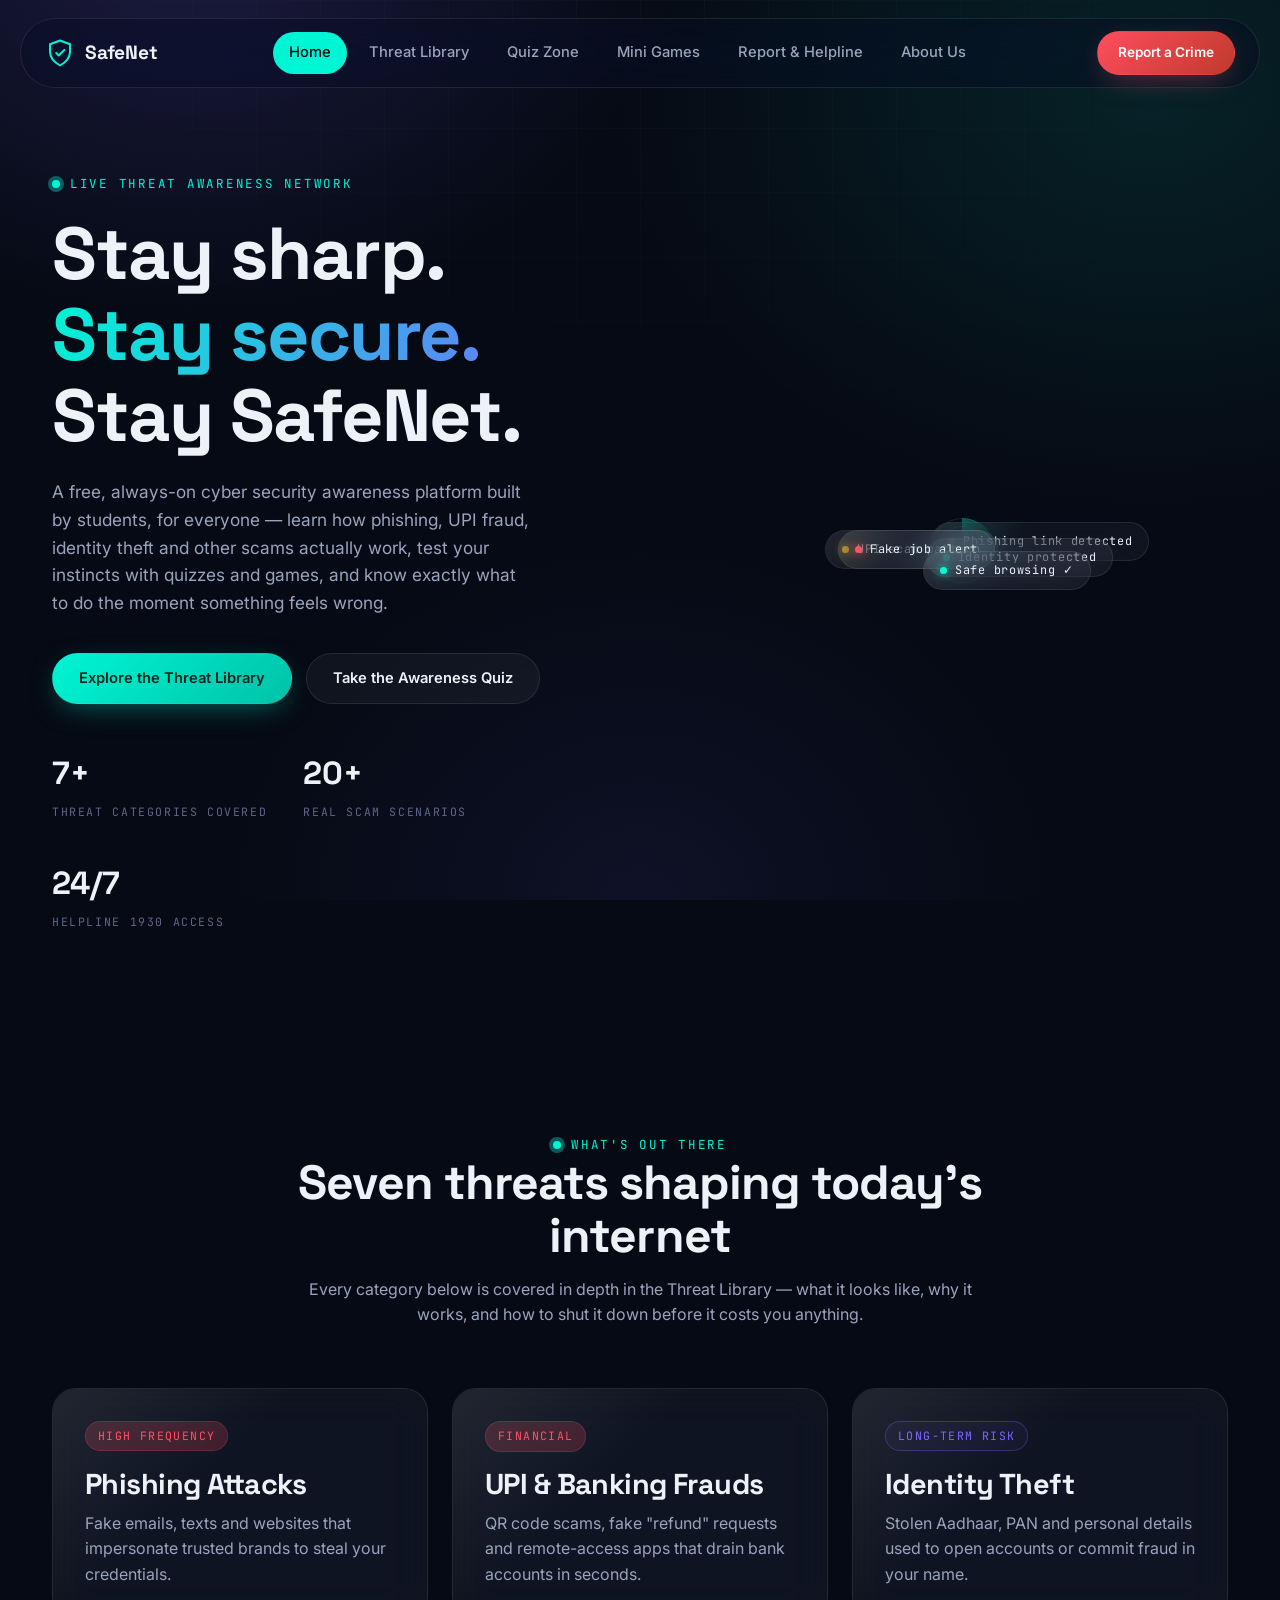
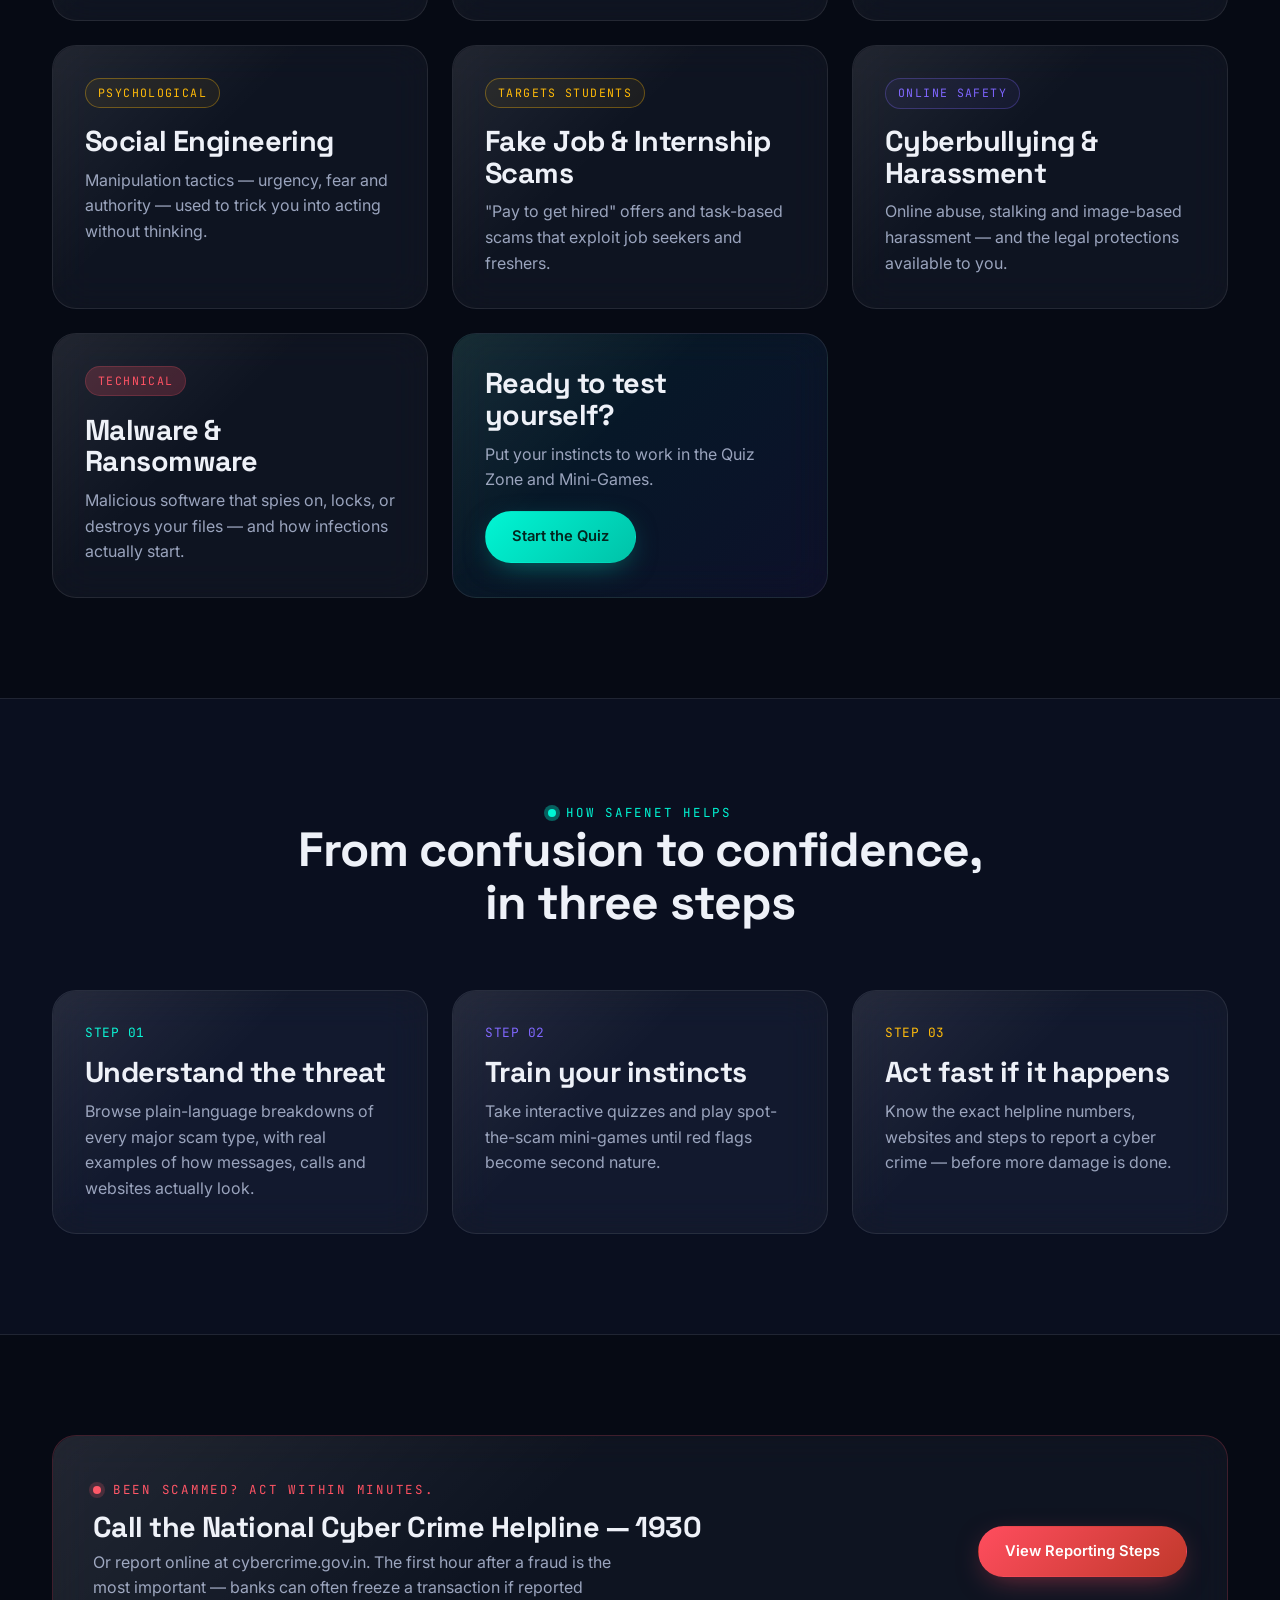
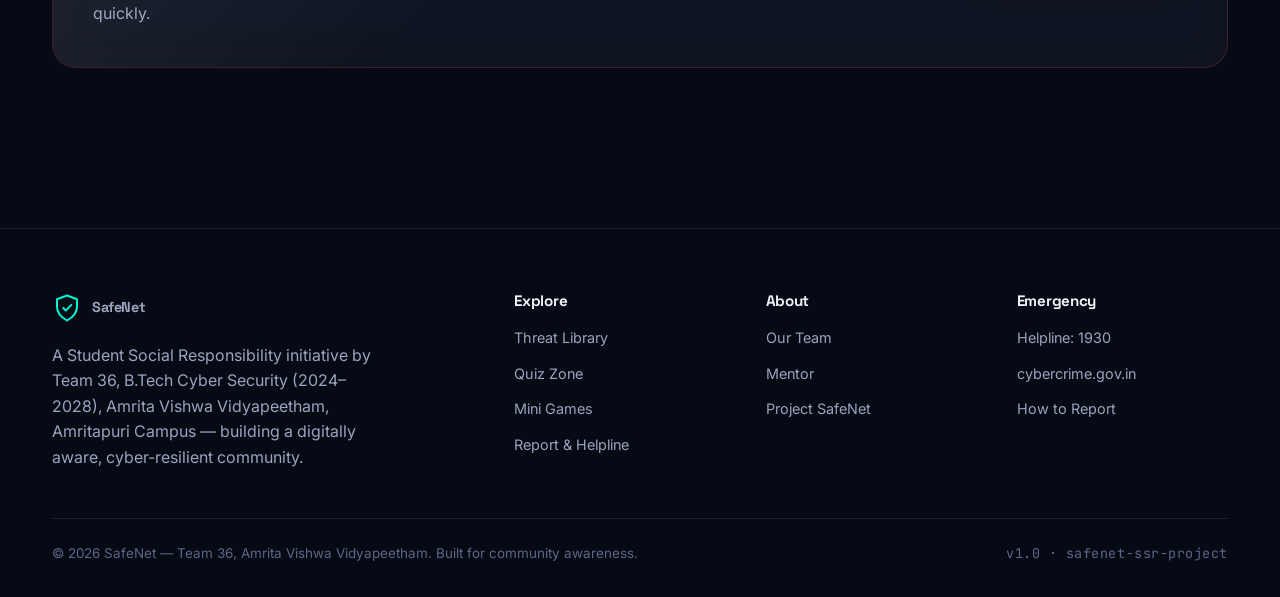
==== index.html @ ca253877 "Initial SafeNet website" ====
<!DOCTYPE html>
<html lang="en">
<head>
<meta charset="UTF-8">
<meta name="viewport" content="width=device-width, initial-scale=1.0">
<title>SafeNet — Digital Security Awareness &amp; Cyber Fraud Prevention</title>
<meta name="description" content="SafeNet is a community cyber security awareness platform — learn to spot phishing, UPI fraud, identity theft and more, test yourself with quizzes and mini-games, and know exactly how to report a cyber crime.">
<link rel="preconnect" href="https://fonts.googleapis.com">
<link rel="preconnect" href="https://fonts.gstatic.com" crossorigin>
<link href="https://fonts.googleapis.com/css2?family=Space+Grotesk:wght@500;700&family=Inter:wght@400;500;600;700&family=JetBrains+Mono:wght@400;500&display=swap" rel="stylesheet">
<link rel="stylesheet" href="css/style.css">
<link rel="stylesheet" href="css/hero.css">
</head>
<body>
<div class="ambient-bg"></div>

<!-- ===================== NAVBAR ===================== -->
<header class="navbar">
  <div class="nav-inner">
    <a href="index.html" class="nav-brand">
      <span class="shield">
        <svg viewBox="0 0 24 24" fill="none" xmlns="http://www.w3.org/2000/svg">
          <path d="M12 2L4 5V11C4 16 7.5 19.5 12 22C16.5 19.5 20 16 20 11V5L12 2Z" stroke="#00f5d4" stroke-width="1.6" stroke-linejoin="round"/>
          <path d="M9 12L11 14L15.5 9.5" stroke="#00f5d4" stroke-width="1.6" stroke-linecap="round" stroke-linejoin="round"/>
        </svg>
      </span>
      SafeNet
    </a>
    <nav class="nav-links">
      <a href="index.html">Home</a>
      <a href="learn.html">Threat Library</a>
      <a href="quiz.html">Quiz Zone</a>
      <a href="games.html">Mini Games</a>
      <a href="report.html">Report &amp; Helpline</a>
      <a href="about.html">About Us</a>
    </nav>
    <div class="nav-cta">
      <a href="report.html" class="btn btn-danger" style="padding:10px 20px; font-size:0.85rem;">Report a Crime</a>
      <button class="nav-toggle" aria-label="Toggle navigation">☰</button>
    </div>
  </div>
</header>

<!-- ===================== HERO ===================== -->
<section class="hero">
  <div class="container hero-grid">
    <div>
      <span class="eyebrow">Live Threat Awareness Network</span>
      <h1>
        <span class="line">Stay sharp.</span>
        <span class="line gradient-text">Stay secure.</span>
        <span class="line">Stay SafeNet.</span>
      </h1>
      <p class="hero-lede">
        A free, always-on cyber security awareness platform built by students, for everyone —
        learn how phishing, UPI fraud, identity theft and other scams actually work, test your
        instincts with quizzes and games, and know exactly what to do the moment something feels wrong.
      </p>
      <div class="hero-actions">
        <a href="learn.html" class="btn btn-primary">Explore the Threat Library</a>
        <a href="quiz.html" class="btn btn-ghost">Take the Awareness Quiz</a>
      </div>
      <div class="hero-meta">
        <div>
          <div class="stat-value"><span data-count="7" data-suffix="+">0</span></div>
          <div class="stat-label">Threat categories covered</div>
        </div>
        <div>
          <div class="stat-value"><span data-count="20" data-suffix="+">0</span></div>
          <div class="stat-label">Real scam scenarios</div>
        </div>
        <div>
          <div class="stat-value"><span data-count="24" data-suffix="/7">0</span></div>
          <div class="stat-label">Helpline 1930 access</div>
        </div>
      </div>
    </div>

    <!-- Signature radar visual -->
    <div class="radar-wrap" aria-hidden="true">
      <div class="radar-ring r1"></div>
      <div class="radar-ring r2"></div>
      <div class="radar-ring r3"></div>
      <div class="radar-ring r4"></div>
      <div class="radar-sweep"></div>
      <div class="radar-core">
        <svg viewBox="0 0 24 24" fill="none" xmlns="http://www.w3.org/2000/svg">
          <path d="M12 2L4 5V11C4 16 7.5 19.5 12 22C16.5 19.5 20 16 20 11V5L12 2Z" stroke="#00f5d4" stroke-width="1.4" stroke-linejoin="round"/>
        </svg>
      </div>
      <div class="radar-blip blip-1 glass" style="border-radius:100px;"><span class="dot"></span>Phishing link detected</div>
      <div class="radar-blip blip-2 glass" style="border-radius:100px;"><span class="dot"></span>UPI scam pattern</div>
      <div class="radar-blip blip-3 glass" style="border-radius:100px;"><span class="dot"></span>Identity protected</div>
      <div class="radar-blip blip-4 glass" style="border-radius:100px;"><span class="dot"></span>Fake job alert</div>
      <div class="radar-blip blip-5 glass" style="border-radius:100px;"><span class="dot"></span>Safe browsing ✓</div>
    </div>
  </div>
</section>

<!-- ===================== THREAT CATEGORIES ===================== -->
<section class="section">
  <div class="container">
    <div class="section-head reveal">
      <span class="eyebrow">What's out there</span>
      <h2>Seven threats shaping today's internet</h2>
      <p>Every category below is covered in depth in the Threat Library — what it looks like, why it works, and how to shut it down before it costs you anything.</p>
    </div>

    <div class="grid grid-3">
      <a href="learn.html#phishing" class="glass glass-hover card reveal">
        <div class="tag tag-danger">High frequency</div>
        <h3 style="margin:18px 0 10px;">Phishing Attacks</h3>
        <p>Fake emails, texts and websites that impersonate trusted brands to steal your credentials.</p>
      </a>
      <a href="learn.html#upi-fraud" class="glass glass-hover card reveal">
        <div class="tag tag-danger">Financial</div>
        <h3 style="margin:18px 0 10px;">UPI &amp; Banking Frauds</h3>
        <p>QR code scams, fake "refund" requests and remote-access apps that drain bank accounts in seconds.</p>
      </a>
      <a href="learn.html#identity-theft" class="glass glass-hover card reveal">
        <div class="tag tag-violet">Long-term risk</div>
        <h3 style="margin:18px 0 10px;">Identity Theft</h3>
        <p>Stolen Aadhaar, PAN and personal details used to open accounts or commit fraud in your name.</p>
      </a>
      <a href="learn.html#social-engineering" class="glass glass-hover card reveal">
        <div class="tag tag-amber">Psychological</div>
        <h3 style="margin:18px 0 10px;">Social Engineering</h3>
        <p>Manipulation tactics — urgency, fear and authority — used to trick you into acting without thinking.</p>
      </a>
      <a href="learn.html#job-scams" class="glass glass-hover card reveal">
        <div class="tag tag-amber">Targets students</div>
        <h3 style="margin:18px 0 10px;">Fake Job &amp; Internship Scams</h3>
        <p>"Pay to get hired" offers and task-based scams that exploit job seekers and freshers.</p>
      </a>
      <a href="learn.html#cyberbullying" class="glass glass-hover card reveal">
        <div class="tag tag-violet">Online safety</div>
        <h3 style="margin:18px 0 10px;">Cyberbullying &amp; Harassment</h3>
        <p>Online abuse, stalking and image-based harassment — and the legal protections available to you.</p>
      </a>
      <a href="learn.html#malware" class="glass glass-hover card reveal">
        <div class="tag tag-danger">Technical</div>
        <h3 style="margin:18px 0 10px;">Malware &amp; Ransomware</h3>
        <p>Malicious software that spies on, locks, or destroys your files — and how infections actually start.</p>
      </a>
      <div class="glass card reveal" style="display:flex; flex-direction:column; justify-content:center; align-items:flex-start; background:linear-gradient(135deg, rgba(0,245,212,0.08), rgba(123,97,255,0.08));">
        <h3 style="margin-bottom:10px;">Ready to test yourself?</h3>
        <p style="margin-bottom:18px;">Put your instincts to work in the Quiz Zone and Mini-Games.</p>
        <a href="quiz.html" class="btn btn-primary">Start the Quiz</a>
      </div>
    </div>
  </div>
</section>

<!-- ===================== HOW IT WORKS / 3-STEP ===================== -->
<section class="section" style="background:var(--bg-elevated); border-top:1px solid var(--glass-border); border-bottom:1px solid var(--glass-border);">
  <div class="container">
    <div class="section-head reveal">
      <span class="eyebrow">How SafeNet helps</span>
      <h2>From confusion to confidence, in three steps</h2>
    </div>
    <div class="grid grid-3">
      <div class="glass card reveal">
        <div class="mono" style="color:var(--teal); font-size:0.8rem; margin-bottom:14px;">STEP 01</div>
        <h3 style="margin-bottom:10px;">Understand the threat</h3>
        <p>Browse plain-language breakdowns of every major scam type, with real examples of how messages, calls and websites actually look.</p>
      </div>
      <div class="glass card reveal">
        <div class="mono" style="color:var(--violet); font-size:0.8rem; margin-bottom:14px;">STEP 02</div>
        <h3 style="margin-bottom:10px;">Train your instincts</h3>
        <p>Take interactive quizzes and play spot-the-scam mini-games until red flags become second nature.</p>
      </div>
      <div class="glass card reveal">
        <div class="mono" style="color:var(--amber); font-size:0.8rem; margin-bottom:14px;">STEP 03</div>
        <h3 style="margin-bottom:10px;">Act fast if it happens</h3>
        <p>Know the exact helpline numbers, websites and steps to report a cyber crime — before more damage is done.</p>
      </div>
    </div>
  </div>
</section>

<!-- ===================== EMERGENCY STRIP ===================== -->
<section class="section">
  <div class="container">
    <div class="glass reveal" style="padding:40px; display:flex; align-items:center; justify-content:space-between; gap:30px; flex-wrap:wrap; border-color: var(--danger-dim);">
      <div>
        <span class="eyebrow" style="color:var(--danger);"><span style="background:var(--danger); box-shadow:0 0 0 4px var(--danger-dim);" class="dot-eyebrow"></span>Been scammed? Act within minutes.</span>
        <h3 style="margin-top:10px;">Call the National Cyber Crime Helpline — 1930</h3>
        <p style="margin-top:6px; max-width:540px;">Or report online at cybercrime.gov.in. The first hour after a fraud is the most important — banks can often freeze a transaction if reported quickly.</p>
      </div>
      <a href="report.html" class="btn btn-danger">View Reporting Steps</a>
    </div>
  </div>
</section>

<!-- ===================== FOOTER ===================== -->
<footer class="footer">
  <div class="container">
    <div class="footer-grid">
      <div>
        <a href="index.html" class="nav-brand" style="margin-bottom:14px; display:inline-flex;">
          <span class="shield">
            <svg viewBox="0 0 24 24" fill="none" xmlns="http://www.w3.org/2000/svg">
              <path d="M12 2L4 5V11C4 16 7.5 19.5 12 22C16.5 19.5 20 16 20 11V5L12 2Z" stroke="#00f5d4" stroke-width="1.6" stroke-linejoin="round"/>
              <path d="M9 12L11 14L15.5 9.5" stroke="#00f5d4" stroke-width="1.6" stroke-linecap="round" stroke-linejoin="round"/>
            </svg>
          </span>
          SafeNet
        </a>
        <p style="max-width:340px; margin-top:6px;">A Student Social Responsibility initiative by Team 36, B.Tech Cyber Security (2024–2028), Amrita Vishwa Vidyapeetham, Amritapuri Campus — building a digitally aware, cyber-resilient community.</p>
      </div>
      <div>
        <h4>Explore</h4>
        <ul>
          <li><a href="learn.html">Threat Library</a></li>
          <li><a href="quiz.html">Quiz Zone</a></li>
          <li><a href="games.html">Mini Games</a></li>
          <li><a href="report.html">Report &amp; Helpline</a></li>
        </ul>
      </div>
      <div>
        <h4>About</h4>
        <ul>
          <li><a href="about.html">Our Team</a></li>
          <li><a href="about.html#mentor">Mentor</a></li>
          <li><a href="about.html#project">Project SafeNet</a></li>
        </ul>
      </div>
      <div>
        <h4>Emergency</h4>
        <ul>
          <li><a href="report.html">Helpline: 1930</a></li>
          <li><a href="https://cybercrime.gov.in" target="_blank" rel="noopener">cybercrime.gov.in</a></li>
          <li><a href="report.html#steps">How to Report</a></li>
        </ul>
      </div>
    </div>
    <div class="footer-bottom">
      <span>© 2026 SafeNet — Team 36, Amrita Vishwa Vidyapeetham. Built for community awareness.</span>
      <span class="mono">v1.0 · safenet-ssr-project</span>
    </div>
  </div>
</footer>

<script src="js/main.js"></script>
</body>
</html>
---- css/style.css ----
/* ===================================================================
   SafeNet — Core Design System
   Palette: Deep Space Navy / Cyber Teal / Electric Violet / Amber / Danger Red
   Type: Space Grotesk (display) + Inter (body) + JetBrains Mono (data)
   =================================================================== */

:root {
  /* Color tokens */
  --bg-base: #060a14;
  --bg-elevated: #0a0f1f;
  --bg-panel: #0d1326;
  --teal: #00f5d4;
  --teal-dim: #00f5d459;
  --violet: #7b61ff;
  --violet-dim: #7b61ff4d;
  --amber: #ffb800;
  --danger: #ff4d5e;
  --danger-dim: #ff4d5e33;
  --text-primary: #eef1f8;
  --text-secondary: #9aa4bd;
  --text-muted: #5d6786;

  /* Glass surfaces */
  --glass-bg: rgba(255, 255, 255, 0.045);
  --glass-bg-hover: rgba(255, 255, 255, 0.08);
  --glass-border: rgba(255, 255, 255, 0.09);
  --glass-border-bright: rgba(0, 245, 212, 0.35);

  /* Typography */
  --font-display: 'Space Grotesk', sans-serif;
  --font-body: 'Inter', sans-serif;
  --font-mono: 'JetBrains Mono', monospace;

  /* Layout */
  --container: 1240px;
  --radius-lg: 24px;
  --radius-md: 16px;
  --radius-sm: 10px;

  /* Motion */
  --ease: cubic-bezier(0.16, 1, 0.3, 1);
}

@media (prefers-reduced-motion: reduce) {
  *, *::before, *::after {
    animation-duration: 0.01ms !important;
    transition-duration: 0.01ms !important;
    scroll-behavior: auto !important;
  }
}

* { margin: 0; padding: 0; box-sizing: border-box; }

html { scroll-behavior: smooth; }

body {
  background: var(--bg-base);
  color: var(--text-primary);
  font-family: var(--font-body);
  line-height: 1.6;
  -webkit-font-smoothing: antialiased;
  overflow-x: hidden;
}

/* Ambient grid + glow background, fixed across all pages */
.ambient-bg {
  position: fixed;
  inset: 0;
  z-index: -2;
  background:
    radial-gradient(ellipse 800px 600px at 15% -5%, rgba(123, 97, 255, 0.18), transparent 60%),
    radial-gradient(ellipse 900px 700px at 90% 10%, rgba(0, 245, 212, 0.10), transparent 60%),
    radial-gradient(ellipse 700px 600px at 50% 100%, rgba(123, 97, 255, 0.08), transparent 60%),
    var(--bg-base);
}

.ambient-bg::before {
  content: '';
  position: absolute;
  inset: 0;
  background-image:
    linear-gradient(rgba(255,255,255,0.025) 1px, transparent 1px),
    linear-gradient(90deg, rgba(255,255,255,0.025) 1px, transparent 1px);
  background-size: 64px 64px;
  mask-image: radial-gradient(ellipse 1200px 800px at 50% 0%, black 0%, transparent 70%);
}

/* ===================== Typography ===================== */
h1, h2, h3, h4, .display {
  font-family: var(--font-display);
  font-weight: 700;
  letter-spacing: -0.02em;
  line-height: 1.1;
  color: var(--text-primary);
}

h1 { font-size: clamp(2.6rem, 6vw, 4.6rem); }
h2 { font-size: clamp(2rem, 4.2vw, 3rem); }
h3 { font-size: clamp(1.3rem, 2.4vw, 1.8rem); }

p { color: var(--text-secondary); }

.mono {
  font-family: var(--font-mono);
  letter-spacing: 0.04em;
}

.eyebrow {
  font-family: var(--font-mono);
  font-size: 0.78rem;
  letter-spacing: 0.22em;
  text-transform: uppercase;
  color: var(--teal);
  display: inline-flex;
  align-items: center;
  gap: 10px;
}

.eyebrow::before {
  content: '';
  width: 8px;
  height: 8px;
  border-radius: 50%;
  background: var(--teal);
  box-shadow: 0 0 0 4px var(--teal-dim);
}

.gradient-text {
  background: linear-gradient(120deg, var(--teal) 0%, var(--violet) 100%);
  -webkit-background-clip: text;
  background-clip: text;
  -webkit-text-fill-color: transparent;
}

a { color: var(--teal); text-decoration: none; }

/* ===================== Layout helpers ===================== */
.container {
  max-width: var(--container);
  margin: 0 auto;
  padding: 0 32px;
}

.section {
  padding: 100px 0;
  position: relative;
}

@media (max-width: 768px) {
  .section { padding: 64px 0; }
  .container { padding: 0 20px; }
}

/* ===================== Glass Island (signature element) ===================== */
.glass {
  background: var(--glass-bg);
  border: 1px solid var(--glass-border);
  border-radius: var(--radius-lg);
  backdrop-filter: blur(20px) saturate(140%);
  -webkit-backdrop-filter: blur(20px) saturate(140%);
  position: relative;
  transition: border-color 0.4s var(--ease), transform 0.4s var(--ease), box-shadow 0.4s var(--ease);
}

.glass::before {
  content: '';
  position: absolute;
  inset: 0;
  border-radius: inherit;
  background: linear-gradient(135deg, rgba(255,255,255,0.08), transparent 40%);
  pointer-events: none;
}

.glass-hover:hover {
  border-color: var(--glass-border-bright);
  transform: translateY(-4px);
  box-shadow: 0 20px 60px -20px rgba(0, 245, 212, 0.25);
}

/* ===================== Navigation ===================== */
.navbar {
  position: fixed;
  top: 0; left: 0; right: 0;
  z-index: 1000;
  padding: 18px 0;
}

.nav-inner {
  max-width: var(--container);
  margin: 0 auto;
  padding: 12px 24px;
  display: flex;
  align-items: center;
  justify-content: space-between;
  background: rgba(10, 15, 31, 0.55);
  border: 1px solid var(--glass-border);
  border-radius: 100px;
  backdrop-filter: blur(24px) saturate(160%);
  -webkit-backdrop-filter: blur(24px) saturate(160%);
}

.nav-brand {
  font-family: var(--font-display);
  font-weight: 700;
  font-size: 1.2rem;
  color: var(--text-primary);
  display: flex;
  align-items: center;
  gap: 10px;
  letter-spacing: -0.01em;
}

.nav-brand .shield {
  width: 30px;
  height: 30px;
  display: grid;
  place-items: center;
}

.nav-links {
  display: flex;
  gap: 6px;
  align-items: center;
}

.nav-links a {
  color: var(--text-secondary);
  font-size: 0.92rem;
  font-weight: 500;
  padding: 9px 16px;
  border-radius: 100px;
  transition: color 0.25s, background 0.25s;
}

.nav-links a:hover {
  color: var(--text-primary);
  background: var(--glass-bg-hover);
}

.nav-links a.active {
  color: var(--bg-base);
  background: var(--teal);
}

.nav-cta {
  display: flex;
  align-items: center;
  gap: 10px;
}

.nav-toggle {
  display: none;
  background: none;
  border: none;
  color: var(--text-primary);
  font-size: 1.5rem;
  cursor: pointer;
}

@media (max-width: 880px) {
  .nav-links { display: none; }
  .nav-toggle { display: block; }
  .nav-links.open {
    display: flex;
    flex-direction: column;
    position: absolute;
    top: 70px;
    left: 16px;
    right: 16px;
    background: rgba(10, 15, 31, 0.92);
    border: 1px solid var(--glass-border);
    border-radius: var(--radius-md);
    padding: 12px;
    backdrop-filter: blur(24px);
  }
  .nav-links.open a { width: 100%; text-align: left; }
}

/* ===================== Buttons ===================== */
.btn {
  display: inline-flex;
  align-items: center;
  gap: 8px;
  font-family: var(--font-body);
  font-weight: 600;
  font-size: 0.92rem;
  padding: 13px 26px;
  border-radius: 100px;
  border: 1px solid transparent;
  cursor: pointer;
  transition: transform 0.3s var(--ease), box-shadow 0.3s var(--ease), background 0.3s, border-color 0.3s;
  text-decoration: none;
}

.btn-primary {
  background: linear-gradient(135deg, var(--teal), #00c2a8);
  color: #03261f;
  box-shadow: 0 8px 30px -10px rgba(0, 245, 212, 0.5);
}

.btn-primary:hover {
  transform: translateY(-2px);
  box-shadow: 0 12px 36px -8px rgba(0, 245, 212, 0.65);
}

.btn-ghost {
  background: var(--glass-bg);
  border: 1px solid var(--glass-border);
  color: var(--text-primary);
}

.btn-ghost:hover {
  background: var(--glass-bg-hover);
  border-color: var(--glass-border-bright);
  transform: translateY(-2px);
}

.btn-danger {
  background: linear-gradient(135deg, var(--danger), #c0392b);
  color: #fff;
  box-shadow: 0 8px 30px -10px rgba(255, 77, 94, 0.55);
}

.btn-danger:hover {
  transform: translateY(-2px);
  box-shadow: 0 12px 36px -8px rgba(255, 77, 94, 0.7);
}

/* ===================== Cards / Pills / Tags ===================== */
.card {
  padding: 32px;
}

.tag {
  display: inline-flex;
  align-items: center;
  gap: 6px;
  font-family: var(--font-mono);
  font-size: 0.72rem;
  letter-spacing: 0.12em;
  text-transform: uppercase;
  padding: 5px 12px;
  border-radius: 100px;
  border: 1px solid var(--glass-border);
  color: var(--text-secondary);
}

.tag.tag-danger { color: var(--danger); border-color: var(--danger-dim); background: var(--danger-dim); }
.tag.tag-teal { color: var(--teal); border-color: var(--teal-dim); background: rgba(0,245,212,0.06); }
.tag.tag-violet { color: var(--violet); border-color: var(--violet-dim); background: rgba(123,97,255,0.06); }
.tag.tag-amber { color: var(--amber); border-color: #ffb80059; background: rgba(255,184,0,0.06); }

/* ===================== Grid helpers ===================== */
.grid {
  display: grid;
  gap: 24px;
}

.grid-2 { grid-template-columns: repeat(2, 1fr); }
.grid-3 { grid-template-columns: repeat(3, 1fr); }
.grid-4 { grid-template-columns: repeat(4, 1fr); }

@media (max-width: 980px) {
  .grid-4 { grid-template-columns: repeat(2, 1fr); }
  .grid-3 { grid-template-columns: repeat(2, 1fr); }
}

@media (max-width: 640px) {
  .grid-2, .grid-3, .grid-4 { grid-template-columns: 1fr; }
}

/* ===================== Footer ===================== */
.footer {
  border-top: 1px solid var(--glass-border);
  padding: 64px 0 32px;
  margin-top: 60px;
}

.footer-grid {
  display: grid;
  grid-template-columns: 2fr 1fr 1fr 1fr;
  gap: 40px;
  margin-bottom: 48px;
}

.footer h4 {
  font-size: 0.95rem;
  margin-bottom: 16px;
  color: var(--text-primary);
}

.footer ul { list-style: none; display: flex; flex-direction: column; gap: 10px; }
.footer a { color: var(--text-secondary); font-size: 0.9rem; transition: color 0.2s; }
.footer a:hover { color: var(--teal); }

.footer-bottom {
  border-top: 1px solid var(--glass-border);
  padding-top: 24px;
  display: flex;
  justify-content: space-between;
  align-items: center;
  flex-wrap: wrap;
  gap: 12px;
  font-size: 0.84rem;
  color: var(--text-muted);
}

@media (max-width: 880px) {
  .footer-grid { grid-template-columns: 1fr 1fr; }
}
@media (max-width: 560px) {
  .footer-grid { grid-template-columns: 1fr; }
}

/* ===================== Scroll reveal ===================== */
.reveal {
  opacity: 0;
  transform: translateY(24px);
  transition: opacity 0.8s var(--ease), transform 0.8s var(--ease);
}
.reveal.is-visible {
  opacity: 1;
  transform: translateY(0);
}

/* ===================== Page header (sub-pages) ===================== */
.page-header {
  padding: 160px 0 60px;
  text-align: center;
}

.page-header p {
  max-width: 640px;
  margin: 18px auto 0;
}

/* ===================== Scrollbar ===================== */
::-webkit-scrollbar { width: 10px; }
::-webkit-scrollbar-track { background: var(--bg-base); }
::-webkit-scrollbar-thumb { background: #1a2238; border-radius: 10px; }
::-webkit-scrollbar-thumb:hover { background: var(--teal-dim); }

/* ===================== Misc ===================== */
.divider {
  height: 1px;
  background: linear-gradient(90deg, transparent, var(--glass-border), transparent);
  margin: 60px 0;
}

.section-head {
  text-align: center;
  max-width: 700px;
  margin: 0 auto 60px;
}

.section-head p { margin-top: 14px; }

.center { text-align: center; }

.dot-eyebrow {
  width: 8px;
  height: 8px;
  border-radius: 50%;
  display: inline-block;
}

.eyebrow .dot-eyebrow { margin-right: 2px; }
.eyebrow:has(.dot-eyebrow)::before { content: none; }
---- css/hero.css ----
/* ===================================================================
   SafeNet — Signature "Threat Radar" hero visual
   =================================================================== */

.hero {
  padding: 170px 0 100px;
  position: relative;
  overflow: hidden;
}

.hero-grid {
  display: grid;
  grid-template-columns: 1.1fr 1fr;
  gap: 60px;
  align-items: center;
}

@media (max-width: 980px) {
  .hero-grid { grid-template-columns: 1fr; gap: 50px; }
  .hero { padding: 140px 0 60px; }
}

.hero h1 { margin: 18px 0 22px; }

.hero h1 .line { display: block; }

.hero-lede {
  font-size: 1.08rem;
  max-width: 480px;
  margin-bottom: 36px;
}

.hero-actions {
  display: flex;
  gap: 14px;
  flex-wrap: wrap;
  margin-bottom: 44px;
}

.hero-meta {
  display: flex;
  gap: 36px;
  flex-wrap: wrap;
}

.hero-meta .stat-value {
  font-family: var(--font-display);
  font-size: 2rem;
  font-weight: 700;
  color: var(--text-primary);
}

.hero-meta .stat-label {
  font-family: var(--font-mono);
  font-size: 0.72rem;
  letter-spacing: 0.14em;
  text-transform: uppercase;
  color: var(--text-muted);
  margin-top: 4px;
}

/* ===================== Radar visual ===================== */
.radar-wrap {
  position: relative;
  aspect-ratio: 1 / 1;
  max-width: 480px;
  margin: 0 auto;
  display: grid;
  place-items: center;
}

.radar-ring {
  position: absolute;
  border-radius: 50%;
  border: 1px solid var(--glass-border);
}

.radar-ring.r1 { width: 100%; height: 100%; }
.radar-ring.r2 { width: 76%; height: 76%; }
.radar-ring.r3 { width: 50%; height: 50%; }
.radar-ring.r4 { width: 26%; height: 26%; border-color: var(--glass-border-bright); }

.radar-sweep {
  position: absolute;
  width: 100%;
  height: 100%;
  border-radius: 50%;
  background: conic-gradient(from 0deg, rgba(0,245,212,0.35), transparent 28%);
  animation: spin 5s linear infinite;
  mask: radial-gradient(circle, transparent 25%, black 26%);
}

@keyframes spin {
  to { transform: rotate(360deg); }
}

.radar-core {
  position: relative;
  width: 26%;
  aspect-ratio: 1;
  border-radius: 50%;
  background: var(--glass-bg);
  border: 1px solid var(--glass-border-bright);
  backdrop-filter: blur(16px);
  display: grid;
  place-items: center;
  box-shadow: 0 0 60px -10px rgba(0, 245, 212, 0.4);
  z-index: 3;
}

.radar-core svg { width: 46%; height: 46%; }

/* Floating glass islands — threat blips */
.radar-blip {
  position: absolute;
  display: flex;
  align-items: center;
  gap: 8px;
  padding: 9px 16px;
  font-family: var(--font-mono);
  font-size: 0.74rem;
  letter-spacing: 0.06em;
  white-space: nowrap;
  z-index: 4;
  animation: float 6s ease-in-out infinite;
}

.radar-blip .dot {
  width: 7px;
  height: 7px;
  border-radius: 50%;
}

.radar-blip.blip-1 { top: 6%; left: 2%; animation-delay: 0s; }
.radar-blip.blip-2 { top: 18%; right: -4%; animation-delay: 1.2s; }
.radar-blip.blip-3 { bottom: 10%; left: -6%; animation-delay: 2.4s; }
.radar-blip.blip-4 { bottom: 22%; right: 0%; animation-delay: 3.6s; }
.radar-blip.blip-5 { top: 50%; left: -10%; animation-delay: 0.8s; }

@keyframes float {
  0%, 100% { transform: translateY(0); }
  50% { transform: translateY(-12px); }
}

.radar-blip.blip-1 .dot, .radar-blip.blip-4 .dot { background: var(--danger); box-shadow: 0 0 10px var(--danger); }
.radar-blip.blip-2 .dot { background: var(--amber); box-shadow: 0 0 10px var(--amber); }
.radar-blip.blip-3 .dot, .radar-blip.blip-5 .dot { background: var(--teal); box-shadow: 0 0 10px var(--teal); }

@media (max-width: 980px) {
  .radar-wrap { max-width: 360px; }
  .radar-blip { font-size: 0.66rem; padding: 7px 12px; }
  .radar-blip.blip-2, .radar-blip.blip-5 { display: none; }
}

@media (max-width: 560px) {
  .radar-wrap { max-width: 290px; }
}
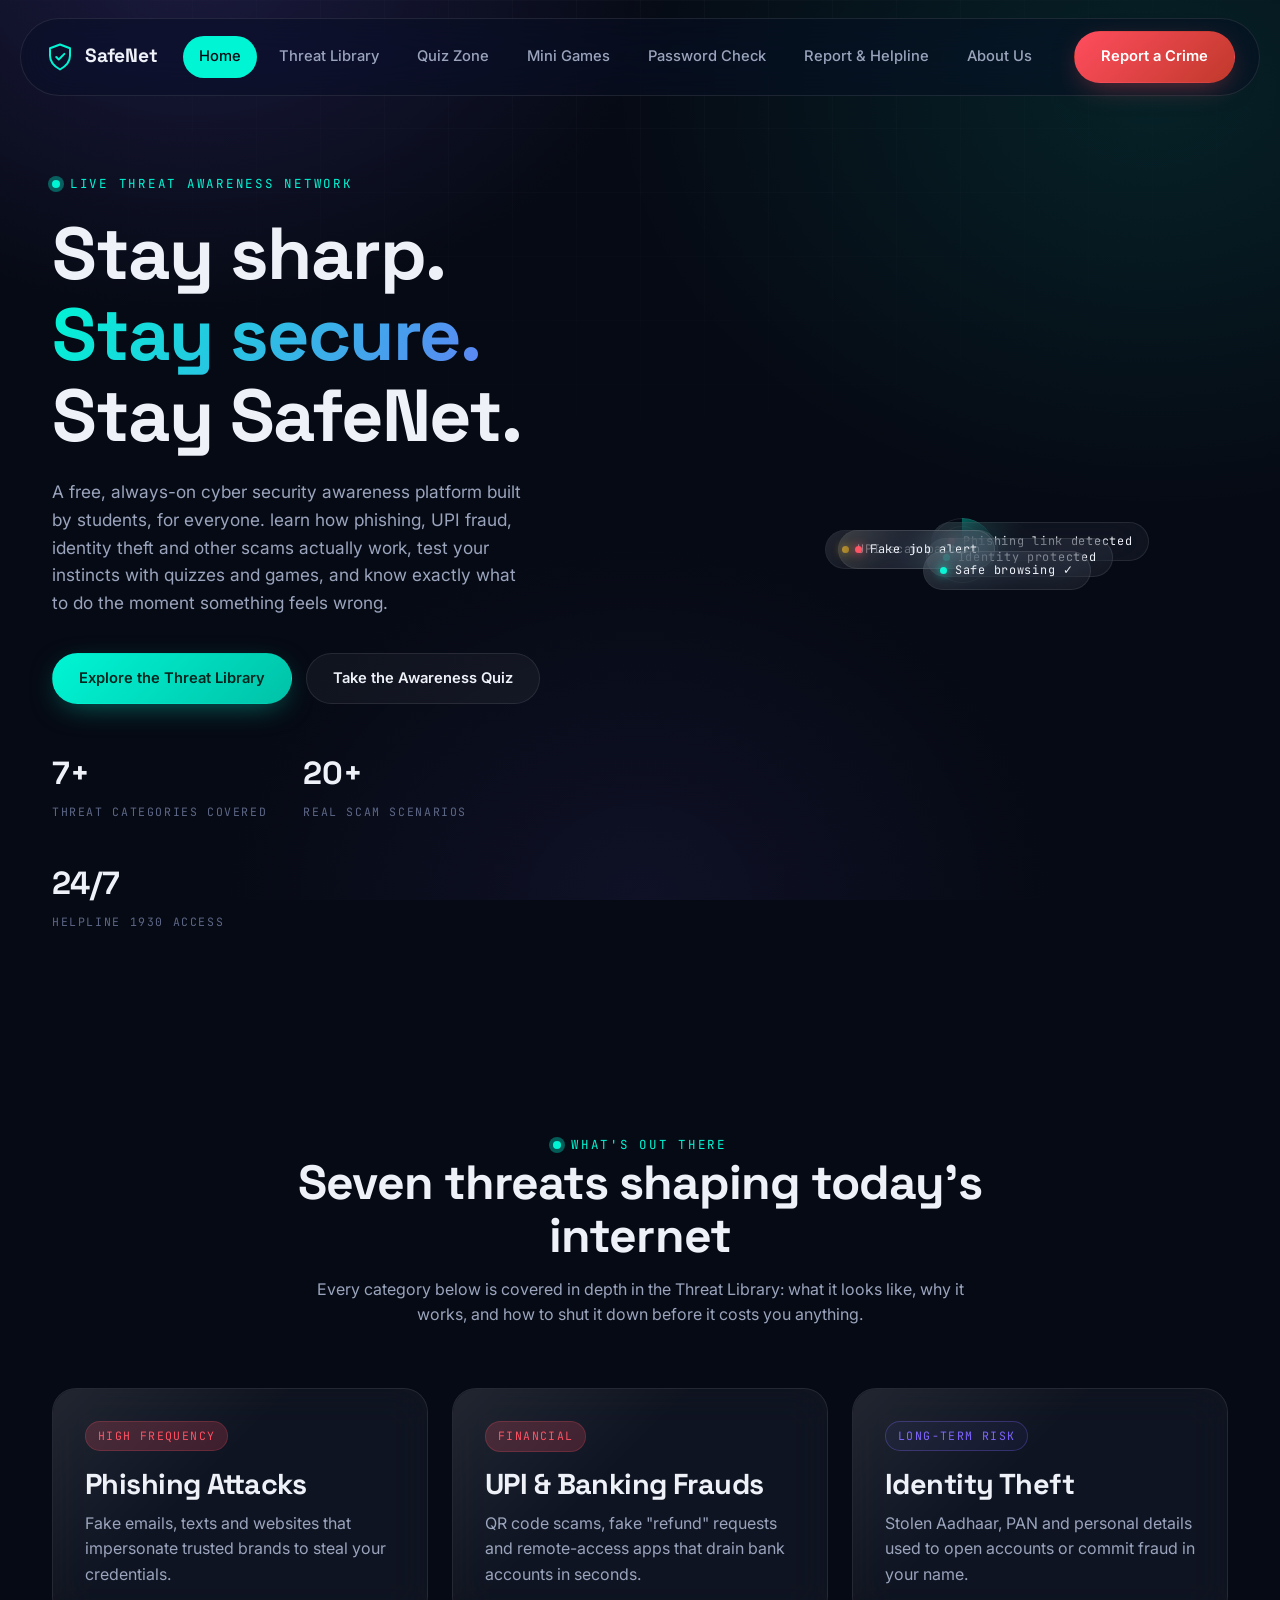
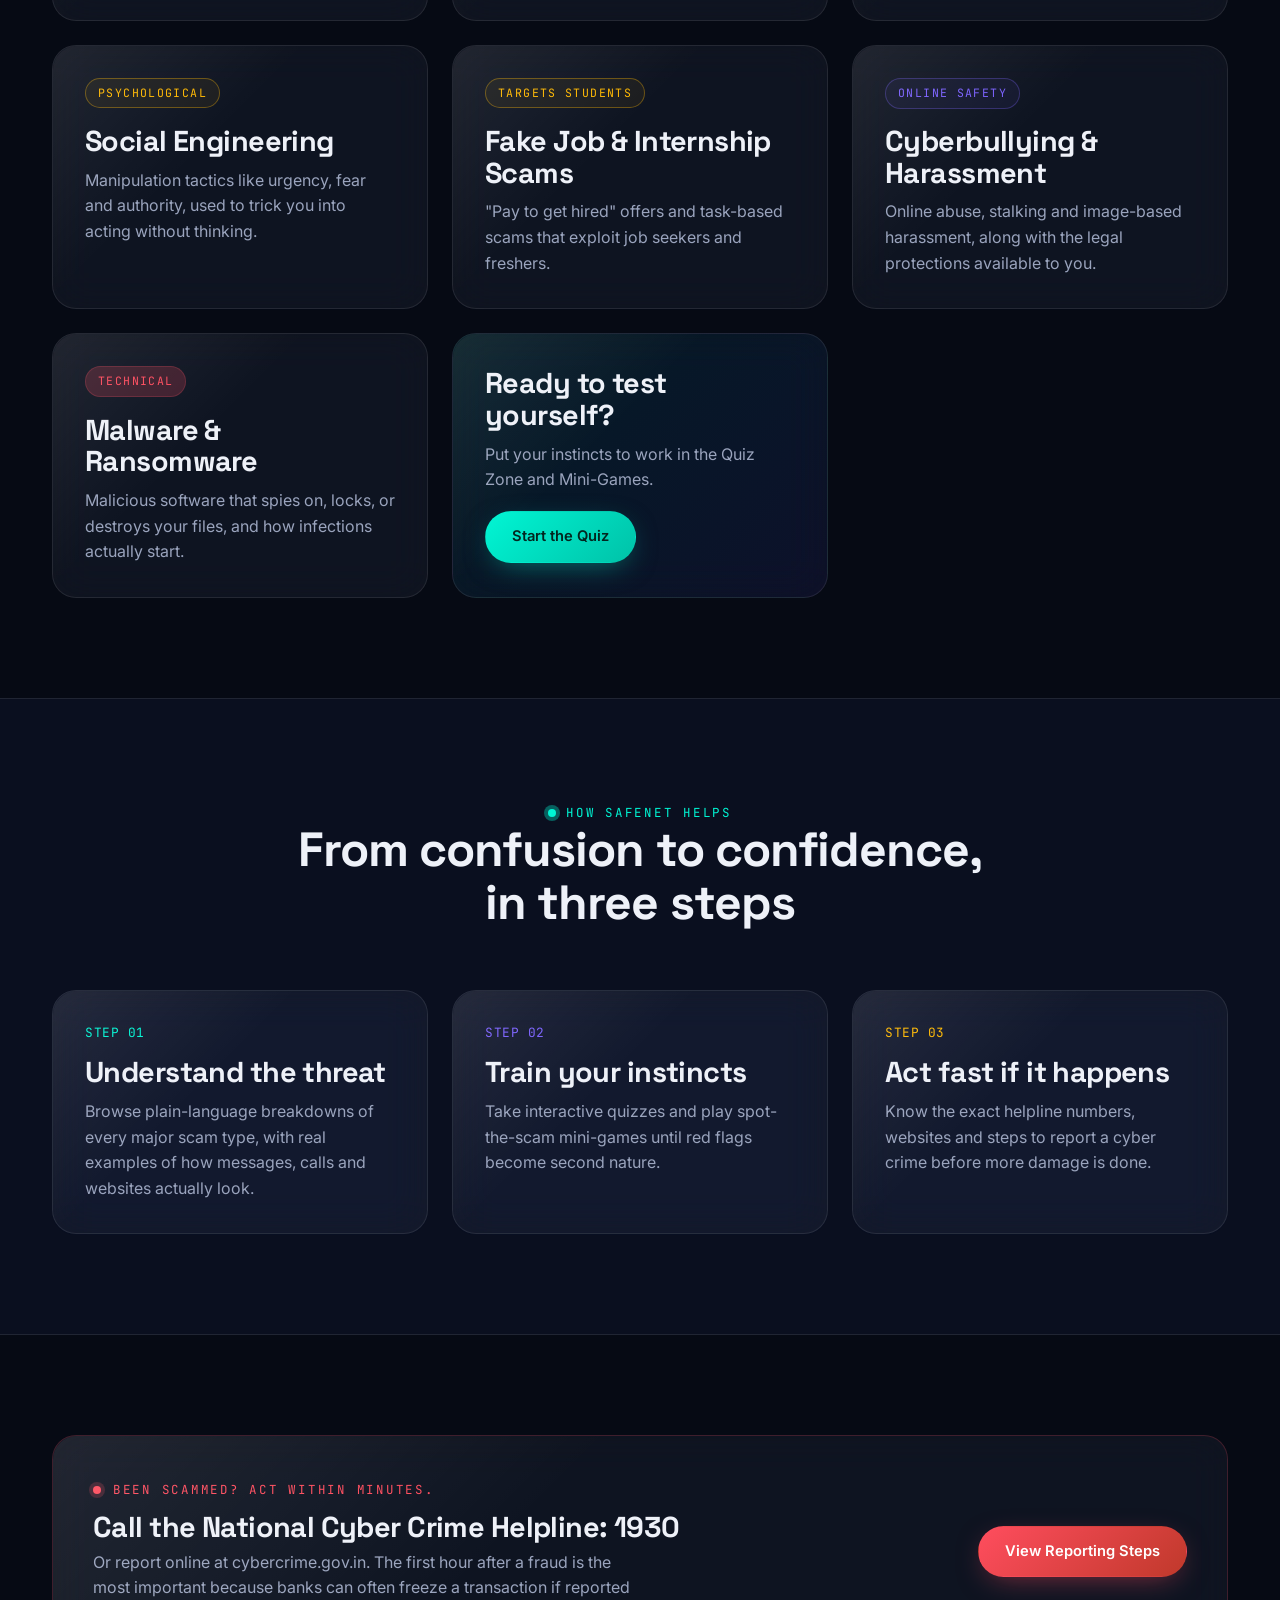
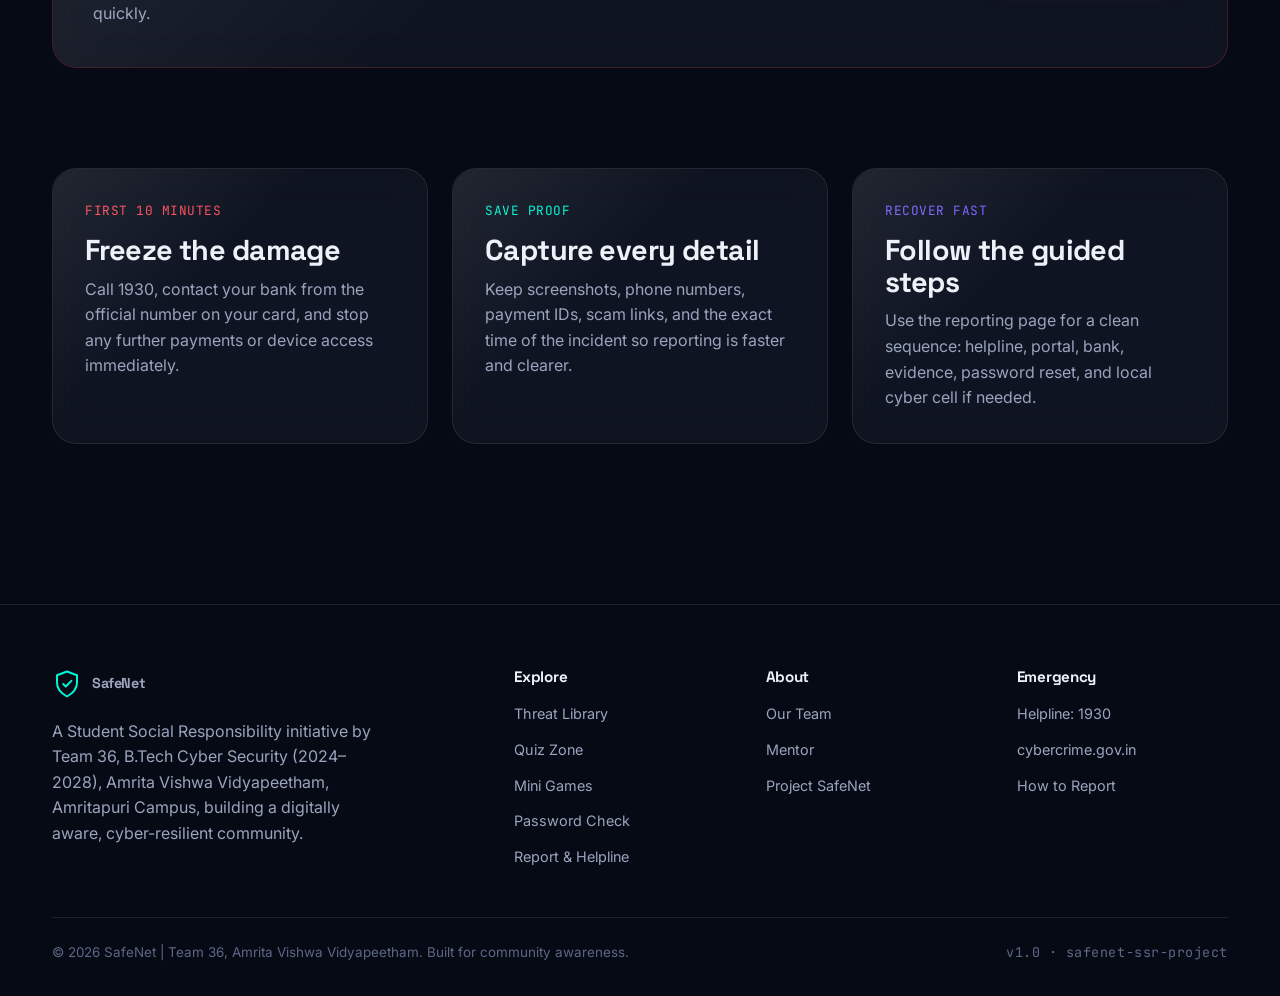
==== commit eeaa03e3: "Updated website content" ====
--- a/index.html
+++ b/index.html
@@ -3,8 +3,8 @@
 <head>
 <meta charset="UTF-8">
 <meta name="viewport" content="width=device-width, initial-scale=1.0">
-<title>SafeNet — Digital Security Awareness &amp; Cyber Fraud Prevention</title>
-<meta name="description" content="SafeNet is a community cyber security awareness platform — learn to spot phishing, UPI fraud, identity theft and more, test yourself with quizzes and mini-games, and know exactly how to report a cyber crime.">
+<title>SafeNet | Digital Security Awareness &amp; Cyber Fraud Prevention</title>
+<meta name="description" content="SafeNet is a community cyber security awareness platform to help people spot phishing, UPI fraud, identity theft and more, test themselves with quizzes and mini-games, and know exactly how to report a cyber crime.">
 <link rel="preconnect" href="https://fonts.googleapis.com">
 <link rel="preconnect" href="https://fonts.gstatic.com" crossorigin>
 <link href="https://fonts.googleapis.com/css2?family=Space+Grotesk:wght@500;700&family=Inter:wght@400;500;600;700&family=JetBrains+Mono:wght@400;500&display=swap" rel="stylesheet">
@@ -31,11 +31,12 @@
       <a href="learn.html">Threat Library</a>
       <a href="quiz.html">Quiz Zone</a>
       <a href="games.html">Mini Games</a>
+      <a href="password.html">Password Check</a>
       <a href="report.html">Report &amp; Helpline</a>
       <a href="about.html">About Us</a>
     </nav>
     <div class="nav-cta">
-      <a href="report.html" class="btn btn-danger" style="padding:10px 20px; font-size:0.85rem;">Report a Crime</a>
+      <a href="report.html" class="btn btn-danger nav-report-btn">Report a Crime</a>
       <button class="nav-toggle" aria-label="Toggle navigation">☰</button>
     </div>
   </div>
@@ -52,7 +53,7 @@
         <span class="line">Stay SafeNet.</span>
       </h1>
       <p class="hero-lede">
-        A free, always-on cyber security awareness platform built by students, for everyone —
+        A free, always-on cyber security awareness platform built by students, for everyone.
         learn how phishing, UPI fraud, identity theft and other scams actually work, test your
         instincts with quizzes and games, and know exactly what to do the moment something feels wrong.
       </p>
@@ -103,7 +104,7 @@
     <div class="section-head reveal">
       <span class="eyebrow">What's out there</span>
       <h2>Seven threats shaping today's internet</h2>
-      <p>Every category below is covered in depth in the Threat Library — what it looks like, why it works, and how to shut it down before it costs you anything.</p>
+      <p>Every category below is covered in depth in the Threat Library: what it looks like, why it works, and how to shut it down before it costs you anything.</p>
     </div>
 
     <div class="grid grid-3">
@@ -125,7 +126,7 @@
       <a href="learn.html#social-engineering" class="glass glass-hover card reveal">
         <div class="tag tag-amber">Psychological</div>
         <h3 style="margin:18px 0 10px;">Social Engineering</h3>
-        <p>Manipulation tactics — urgency, fear and authority — used to trick you into acting without thinking.</p>
+        <p>Manipulation tactics like urgency, fear and authority, used to trick you into acting without thinking.</p>
       </a>
       <a href="learn.html#job-scams" class="glass glass-hover card reveal">
         <div class="tag tag-amber">Targets students</div>
@@ -135,12 +136,12 @@
       <a href="learn.html#cyberbullying" class="glass glass-hover card reveal">
         <div class="tag tag-violet">Online safety</div>
         <h3 style="margin:18px 0 10px;">Cyberbullying &amp; Harassment</h3>
-        <p>Online abuse, stalking and image-based harassment — and the legal protections available to you.</p>
+        <p>Online abuse, stalking and image-based harassment, along with the legal protections available to you.</p>
       </a>
       <a href="learn.html#malware" class="glass glass-hover card reveal">
         <div class="tag tag-danger">Technical</div>
         <h3 style="margin:18px 0 10px;">Malware &amp; Ransomware</h3>
-        <p>Malicious software that spies on, locks, or destroys your files — and how infections actually start.</p>
+        <p>Malicious software that spies on, locks, or destroys your files, and how infections actually start.</p>
       </a>
       <div class="glass card reveal" style="display:flex; flex-direction:column; justify-content:center; align-items:flex-start; background:linear-gradient(135deg, rgba(0,245,212,0.08), rgba(123,97,255,0.08));">
         <h3 style="margin-bottom:10px;">Ready to test yourself?</h3>
@@ -172,7 +173,7 @@
       <div class="glass card reveal">
         <div class="mono" style="color:var(--amber); font-size:0.8rem; margin-bottom:14px;">STEP 03</div>
         <h3 style="margin-bottom:10px;">Act fast if it happens</h3>
-        <p>Know the exact helpline numbers, websites and steps to report a cyber crime — before more damage is done.</p>
+        <p>Know the exact helpline numbers, websites and steps to report a cyber crime before more damage is done.</p>
       </div>
     </div>
   </div>
@@ -181,13 +182,35 @@
 <!-- ===================== EMERGENCY STRIP ===================== -->
 <section class="section">
   <div class="container">
-    <div class="glass reveal" style="padding:40px; display:flex; align-items:center; justify-content:space-between; gap:30px; flex-wrap:wrap; border-color: var(--danger-dim);">
-      <div>
-        <span class="eyebrow" style="color:var(--danger);"><span style="background:var(--danger); box-shadow:0 0 0 4px var(--danger-dim);" class="dot-eyebrow"></span>Been scammed? Act within minutes.</span>
-        <h3 style="margin-top:10px;">Call the National Cyber Crime Helpline — 1930</h3>
-        <p style="margin-top:6px; max-width:540px;">Or report online at cybercrime.gov.in. The first hour after a fraud is the most important — banks can often freeze a transaction if reported quickly.</p>
-      </div>
-      <a href="report.html" class="btn btn-danger">View Reporting Steps</a>
+      <div class="glass section-card section-card-cta reveal" style="border-color: var(--danger-dim);">
+        <div>
+          <span class="eyebrow has-custom-dot" style="color:var(--danger);"><span style="background:var(--danger); box-shadow:0 0 0 4px var(--danger-dim);" class="dot-eyebrow"></span>Been scammed? Act within minutes.</span>
+          <h3 style="margin-top:10px;">Call the National Cyber Crime Helpline: 1930</h3>
+          <p style="margin-top:6px; max-width:540px;">Or report online at cybercrime.gov.in. The first hour after a fraud is the most important because banks can often freeze a transaction if reported quickly.</p>
+        </div>
+        <a href="report.html" class="btn btn-danger">View Reporting Steps</a>
+      </div>
+    </div>
+  </section>
+
+<section class="section" style="padding-top:0;">
+  <div class="container">
+    <div class="grid grid-3">
+      <div class="glass card reveal">
+        <div class="mono" style="color:var(--danger); font-size:0.8rem; margin-bottom:14px;">FIRST 10 MINUTES</div>
+        <h3 style="margin-bottom:10px;">Freeze the damage</h3>
+        <p>Call 1930, contact your bank from the official number on your card, and stop any further payments or device access immediately.</p>
+      </div>
+      <div class="glass card reveal">
+        <div class="mono" style="color:var(--teal); font-size:0.8rem; margin-bottom:14px;">SAVE PROOF</div>
+        <h3 style="margin-bottom:10px;">Capture every detail</h3>
+        <p>Keep screenshots, phone numbers, payment IDs, scam links, and the exact time of the incident so reporting is faster and clearer.</p>
+      </div>
+      <div class="glass card reveal">
+        <div class="mono" style="color:var(--violet); font-size:0.8rem; margin-bottom:14px;">RECOVER FAST</div>
+        <h3 style="margin-bottom:10px;">Follow the guided steps</h3>
+        <p>Use the reporting page for a clean sequence: helpline, portal, bank, evidence, password reset, and local cyber cell if needed.</p>
+      </div>
     </div>
   </div>
 </section>
@@ -206,7 +229,7 @@
           </span>
           SafeNet
         </a>
-        <p style="max-width:340px; margin-top:6px;">A Student Social Responsibility initiative by Team 36, B.Tech Cyber Security (2024–2028), Amrita Vishwa Vidyapeetham, Amritapuri Campus — building a digitally aware, cyber-resilient community.</p>
+        <p style="max-width:340px; margin-top:6px;">A Student Social Responsibility initiative by Team 36, B.Tech Cyber Security (2024–2028), Amrita Vishwa Vidyapeetham, Amritapuri Campus, building a digitally aware, cyber-resilient community.</p>
       </div>
       <div>
         <h4>Explore</h4>
@@ -214,6 +237,7 @@
           <li><a href="learn.html">Threat Library</a></li>
           <li><a href="quiz.html">Quiz Zone</a></li>
           <li><a href="games.html">Mini Games</a></li>
+          <li><a href="password.html">Password Check</a></li>
           <li><a href="report.html">Report &amp; Helpline</a></li>
         </ul>
       </div>
@@ -235,7 +259,7 @@
       </div>
     </div>
     <div class="footer-bottom">
-      <span>© 2026 SafeNet — Team 36, Amrita Vishwa Vidyapeetham. Built for community awareness.</span>
+      <span>© 2026 SafeNet | Team 36, Amrita Vishwa Vidyapeetham. Built for community awareness.</span>
       <span class="mono">v1.0 · safenet-ssr-project</span>
     </div>
   </div>
--- a/css/style.css
+++ b/css/style.css
@@ -52,6 +52,7 @@
 * { margin: 0; padding: 0; box-sizing: border-box; }
 
 html { scroll-behavior: smooth; }
+html:focus-within { scroll-behavior: smooth; }
 
 body {
   background: var(--bg-base);
@@ -134,6 +135,18 @@
 
 a { color: var(--teal); text-decoration: none; }
 
+a,
+button,
+input,
+[tabindex] {
+  -webkit-tap-highlight-color: transparent;
+}
+
+:focus-visible {
+  outline: 2px solid var(--teal);
+  outline-offset: 3px;
+}
+
 /* ===================== Layout helpers ===================== */
 .container {
   max-width: var(--container);
@@ -183,12 +196,14 @@
   top: 0; left: 0; right: 0;
   z-index: 1000;
   padding: 18px 0;
+  transition: padding 0.25s var(--ease);
 }
 
 .nav-inner {
   max-width: var(--container);
   margin: 0 auto;
   padding: 12px 24px;
+  position: relative;
   display: flex;
   align-items: center;
   justify-content: space-between;
@@ -197,6 +212,17 @@
   border-radius: 100px;
   backdrop-filter: blur(24px) saturate(160%);
   -webkit-backdrop-filter: blur(24px) saturate(160%);
+  transition: background 0.25s var(--ease), border-color 0.25s var(--ease), box-shadow 0.25s var(--ease);
+}
+
+.navbar.scrolled {
+  padding: 12px 0;
+}
+
+.navbar.scrolled .nav-inner {
+  background: rgba(10, 15, 31, 0.78);
+  border-color: rgba(255, 255, 255, 0.12);
+  box-shadow: 0 16px 40px -28px rgba(0, 0, 0, 0.9);
 }
 
 .nav-brand {
@@ -248,29 +274,49 @@
   gap: 10px;
 }
 
+.nav-report-btn {
+  padding: 10px 20px;
+  font-size: 0.85rem;
+}
+
 .nav-toggle {
   display: none;
   background: none;
-  border: none;
-  color: var(--text-primary);
-  font-size: 1.5rem;
+  border: 1px solid transparent;
+  color: var(--text-primary);
+  font-size: 1.2rem;
+  width: 44px;
+  height: 44px;
+  border-radius: 50%;
   cursor: pointer;
-}
-
-@media (max-width: 880px) {
+  transition: background 0.2s, border-color 0.2s, transform 0.2s;
+}
+
+.nav-toggle:hover {
+  background: var(--glass-bg-hover);
+  border-color: var(--glass-border);
+}
+
+@media (max-width: 980px) {
+  .nav-inner {
+    padding: 10px 14px;
+    border-radius: 28px;
+  }
   .nav-links { display: none; }
   .nav-toggle { display: block; }
+  .nav-report-btn { display: none; }
   .nav-links.open {
     display: flex;
     flex-direction: column;
     position: absolute;
-    top: 70px;
-    left: 16px;
-    right: 16px;
+    top: calc(100% + 10px);
+    left: 0;
+    right: 0;
     background: rgba(10, 15, 31, 0.92);
     border: 1px solid var(--glass-border);
     border-radius: var(--radius-md);
     padding: 12px;
+    box-shadow: 0 18px 50px -30px rgba(0, 0, 0, 0.95);
     backdrop-filter: blur(24px);
   }
   .nav-links.open a { width: 100%; text-align: left; }
@@ -423,6 +469,31 @@
   transform: translateY(0);
 }
 
+.section-card {
+  padding: 40px;
+}
+
+.section-card-cta {
+  display: flex;
+  align-items: center;
+  justify-content: space-between;
+  gap: 30px;
+  flex-wrap: wrap;
+}
+
+.page-cta {
+  padding: 50px;
+  text-align: center;
+  background: linear-gradient(135deg, rgba(0,245,212,0.06), rgba(123,97,255,0.06));
+}
+
+@media (max-width: 768px) {
+  .section-card,
+  .page-cta {
+    padding: 28px;
+  }
+}
+
 /* ===================== Page header (sub-pages) ===================== */
 .page-header {
   padding: 160px 0 60px;
@@ -466,3 +537,14 @@
 
 .eyebrow .dot-eyebrow { margin-right: 2px; }
 .eyebrow:has(.dot-eyebrow)::before { content: none; }
+
+@supports not selector(:has(*)) {
+  .eyebrow.has-custom-dot::before { content: none; }
+}
+
+@media (prefers-reduced-motion: reduce) {
+  .reveal {
+    opacity: 1;
+    transform: none;
+  }
+}
